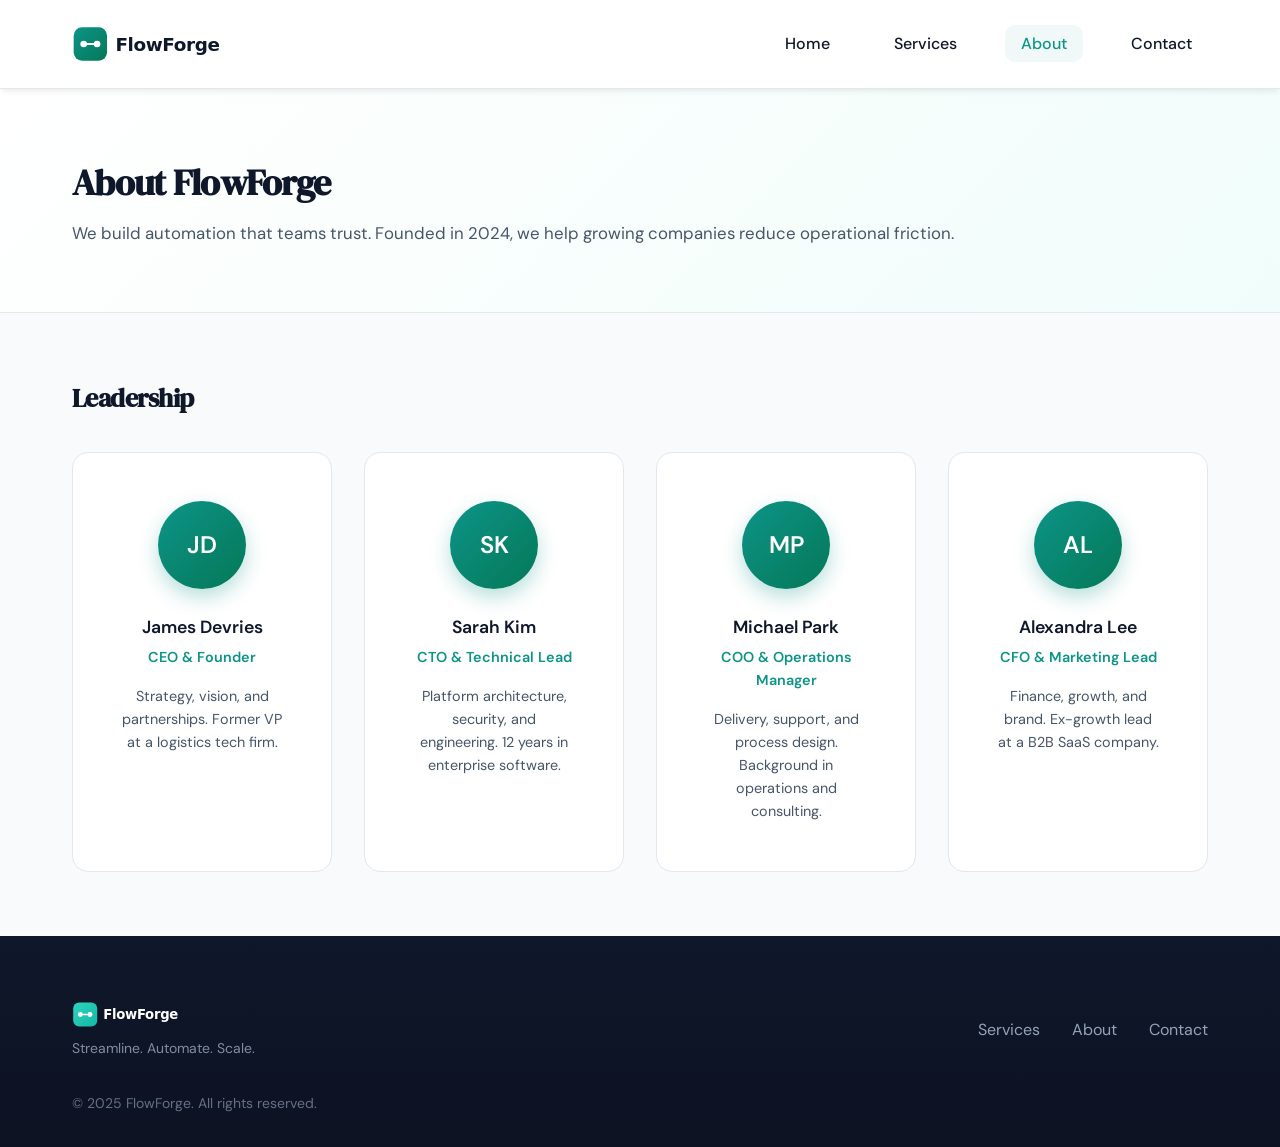
==== website/about.html @ 01923843 "Add FlowForge website and business plan" ====
<!DOCTYPE html>
<html lang="en">
<head>
  <meta charset="UTF-8">
  <meta name="viewport" content="width=device-width, initial-scale=1.0">
  <meta name="description" content="Meet the FlowForge team - leadership and experts in workflow automation.">
  <title>About Us | FlowForge</title>
  <link rel="icon" type="image/svg+xml" href="assets/logo.svg">
  <link rel="stylesheet" href="css/styles.css">
  <link rel="preconnect" href="https://fonts.googleapis.com">
  <link rel="preconnect" href="https://fonts.gstatic.com" crossorigin>
  <link href="https://fonts.googleapis.com/css2?family=DM+Sans:ital,opsz,wght@0,9..40,400;0,9..40,500;0,9..40,600;0,9..40,700&family=DM+Serif+Display&display=swap" rel="stylesheet">
</head>
<body>
  <a href="#main-content" class="skip-link">Skip to main content</a>
  <header class="site-header" role="banner">
    <nav class="nav" aria-label="Main navigation">
      <a href="index.html" class="logo">
        <img src="assets/logo.svg" alt="FlowForge" width="140" height="36">
      </a>
      <button class="nav-toggle" aria-expanded="false" aria-controls="nav-menu" aria-label="Toggle menu">
        <span></span>
        <span></span>
        <span></span>
      </button>
      <ul class="nav-menu" id="nav-menu" role="menubar">
        <li role="none"><a href="index.html" role="menuitem">Home</a></li>
        <li role="none"><a href="services.html" role="menuitem">Services</a></li>
        <li role="none"><a href="about.html" role="menuitem" aria-current="page">About</a></li>
        <li role="none"><a href="contact.html" role="menuitem">Contact</a></li>
      </ul>
    </nav>
  </header>

  <main id="main-content" tabindex="-1">
    <header class="page-header">
      <div class="container">
        <h1>About FlowForge</h1>
        <p>We build automation that teams trust. Founded in 2024, we help growing companies reduce operational friction.</p>
      </div>
    </header>

    <section class="page-content">
      <div class="container">
        <h2 class="section-title">Leadership</h2>
        <div class="team-grid">
          <article class="team-card">
            <div class="avatar" aria-hidden="true">JD</div>
            <h3>James Devries</h3>
            <p class="role">CEO & Founder</p>
            <p>Strategy, vision, and partnerships. Former VP at a logistics tech firm.</p>
          </article>
          <article class="team-card">
            <div class="avatar" aria-hidden="true">SK</div>
            <h3>Sarah Kim</h3>
            <p class="role">CTO & Technical Lead</p>
            <p>Platform architecture, security, and engineering. 12 years in enterprise software.</p>
          </article>
          <article class="team-card">
            <div class="avatar" aria-hidden="true">MP</div>
            <h3>Michael Park</h3>
            <p class="role">COO & Operations Manager</p>
            <p>Delivery, support, and process design. Background in operations and consulting.</p>
          </article>
          <article class="team-card">
            <div class="avatar" aria-hidden="true">AL</div>
            <h3>Alexandra Lee</h3>
            <p class="role">CFO & Marketing Lead</p>
            <p>Finance, growth, and brand. Ex-growth lead at a B2B SaaS company.</p>
          </article>
        </div>
      </div>
    </section>
  </main>

  <footer class="site-footer" role="contentinfo">
    <div class="container">
      <div class="footer-grid">
        <div class="footer-brand">
          <img src="assets/logo-white.svg" alt="FlowForge" width="120" height="30">
          <p class="slogan">Streamline. Automate. Scale.</p>
        </div>
        <div class="footer-links">
          <a href="services.html">Services</a>
          <a href="about.html">About</a>
          <a href="contact.html">Contact</a>
        </div>
      </div>
      <p class="footer-copy">&copy; 2025 FlowForge. All rights reserved.</p>
    </div>
  </footer>

  <script src="js/main.js"></script>
</body>
</html>
---- website/css/styles.css ----
:root {
  --color-bg: #f8fafc;
  --color-surface: #ffffff;
  --color-text: #0f172a;
  --color-text-muted: #475569;
  --color-accent: #0d9488;
  --color-accent-light: #14b8a6;
  --color-accent-dark: #047857;
  --color-border: #e2e8f0;
  --font-sans: 'DM Sans', system-ui, -apple-system, sans-serif;
  --font-serif: 'DM Serif Display', Georgia, serif;
  --space-xs: 0.25rem;
  --space-sm: 0.5rem;
  --space-md: 1rem;
  --space-lg: 1.5rem;
  --space-xl: 2rem;
  --space-2xl: 3rem;
  --space-3xl: 4rem;
  --space-4xl: 5rem;
  --radius: 10px;
  --radius-lg: 16px;
  --radius-xl: 24px;
  --shadow: 0 4px 6px -1px rgba(0, 0, 0, 0.06), 0 2px 4px -2px rgba(0, 0, 0, 0.04);
  --shadow-lg: 0 20px 25px -5px rgba(0, 0, 0, 0.08), 0 8px 10px -6px rgba(0, 0, 0, 0.04);
  --shadow-xl: 0 25px 50px -12px rgba(0, 0, 0, 0.12);
  --transition: 0.25s ease;
}

*,
*::before,
*::after {
  box-sizing: border-box;
  margin: 0;
  padding: 0;
}

html {
  font-size: 16px;
  scroll-behavior: smooth;
}

body {
  font-family: var(--font-sans);
  color: var(--color-text);
  background-color: var(--color-bg);
  line-height: 1.65;
  min-height: 100vh;
  display: flex;
  flex-direction: column;
}

img {
  max-width: 100%;
  height: auto;
  display: block;
}

a {
  color: var(--color-accent);
  text-decoration: none;
  transition: color var(--transition);
}

a:hover {
  color: var(--color-accent-dark);
}

a:focus-visible,
button:focus-visible {
  outline: 2px solid var(--color-accent);
  outline-offset: 2px;
}

.skip-link {
  position: absolute;
  top: -100px;
  left: var(--space-md);
  padding: var(--space-md) var(--space-lg);
  background: var(--color-accent);
  color: white;
  font-weight: 600;
  z-index: 1000;
  border-radius: var(--radius);
  transition: top var(--transition);
}

.skip-link:focus {
  top: var(--space-md);
  outline: 2px solid white;
  outline-offset: 2px;
}

.site-header {
  background: var(--color-surface);
  border-bottom: 1px solid var(--color-border);
  position: sticky;
  top: 0;
  z-index: 100;
  box-shadow: var(--shadow);
}

.nav {
  max-width: 1200px;
  margin: 0 auto;
  padding: var(--space-lg) var(--space-xl);
  display: flex;
  align-items: center;
  justify-content: space-between;
  gap: var(--space-lg);
}

.logo img {
  height: 40px;
  width: auto;
}

.nav-menu {
  list-style: none;
  display: flex;
  gap: var(--space-xl);
}

.nav-menu a {
  color: var(--color-text);
  font-weight: 500;
  padding: var(--space-sm) var(--space-md);
  border-radius: var(--radius);
  transition: background var(--transition), color var(--transition);
}

.nav-menu a:hover,
.nav-menu a[aria-current="page"] {
  color: var(--color-accent);
  background: rgba(13, 148, 136, 0.06);
}

.nav-toggle {
  display: none;
  flex-direction: column;
  gap: 5px;
  background: none;
  border: none;
  cursor: pointer;
  padding: var(--space-sm);
  margin: calc(-1 * var(--space-sm));
}

.nav-toggle span {
  display: block;
  width: 24px;
  height: 2px;
  background: var(--color-text);
  transition: var(--transition);
}

.nav-toggle[aria-expanded="true"] span:nth-child(1) {
  transform: rotate(45deg) translate(5px, 5px);
}

.nav-toggle[aria-expanded="true"] span:nth-child(2) {
  opacity: 0;
}

.nav-toggle[aria-expanded="true"] span:nth-child(3) {
  transform: rotate(-45deg) translate(5px, -5px);
}

.container {
  max-width: 1200px;
  margin: 0 auto;
  padding: 0 var(--space-xl);
}

main {
  flex: 1;
}

.hero {
  padding: var(--space-4xl) var(--space-xl);
  display: grid;
  grid-template-columns: 1fr;
  gap: var(--space-3xl);
  align-items: center;
  max-width: 1200px;
  margin: 0 auto;
  position: relative;
  overflow: hidden;
}

.hero::before {
  content: '';
  position: absolute;
  top: -50%;
  right: -20%;
  width: 70%;
  height: 150%;
  background: radial-gradient(ellipse, rgba(13, 148, 136, 0.08) 0%, transparent 70%);
  pointer-events: none;
}

.hero::after {
  content: '';
  position: absolute;
  bottom: -30%;
  left: -10%;
  width: 50%;
  height: 80%;
  background: radial-gradient(ellipse, rgba(20, 184, 166, 0.06) 0%, transparent 70%);
  pointer-events: none;
}

.hero-content {
  position: relative;
  z-index: 1;
}

.hero-content h1 {
  font-family: var(--font-serif);
  font-size: clamp(2.25rem, 5vw, 3.25rem);
  line-height: 1.15;
  color: var(--color-text);
  margin-bottom: var(--space-lg);
  letter-spacing: -0.02em;
}

.hero-subtitle {
  font-size: 1.2rem;
  color: var(--color-text-muted);
  margin-bottom: var(--space-xl);
  max-width: 520px;
  line-height: 1.7;
}

.hero-actions {
  display: flex;
  flex-wrap: wrap;
  gap: var(--space-md);
}

.btn {
  display: inline-flex;
  align-items: center;
  justify-content: center;
  padding: var(--space-md) var(--space-xl);
  font-size: 1rem;
  font-weight: 600;
  border-radius: var(--radius);
  transition: background var(--transition), color var(--transition), transform var(--transition), box-shadow var(--transition);
  border: none;
  cursor: pointer;
  font-family: inherit;
}

.btn:hover {
  transform: translateY(-1px);
}

.btn:focus-visible {
  outline: 2px solid var(--color-accent);
  outline-offset: 2px;
}

.btn-primary {
  background: linear-gradient(135deg, var(--color-accent) 0%, var(--color-accent-dark) 100%);
  color: white;
  box-shadow: 0 4px 14px rgba(13, 148, 136, 0.35);
}

.btn-primary:hover {
  box-shadow: 0 6px 20px rgba(13, 148, 136, 0.4);
}

.btn-secondary {
  background: var(--color-surface);
  color: var(--color-accent);
  border: 2px solid var(--color-accent);
}

.btn-secondary:hover {
  background: rgba(13, 148, 136, 0.06);
}

.hero-visual {
  display: flex;
  justify-content: center;
  position: relative;
  z-index: 1;
}

.hero-card {
  width: 100%;
  max-width: 520px;
  aspect-ratio: 16/10;
  background: var(--color-surface);
  border-radius: var(--radius-xl);
  box-shadow: var(--shadow-xl);
  border: 1px solid var(--color-border);
  overflow: hidden;
  position: relative;
}

.flow-preview {
  width: 100%;
  height: 100%;
  background: linear-gradient(160deg, #f0fdfa 0%, #ecfdf5 40%, #f8fafc 100%);
  display: flex;
  align-items: center;
  justify-content: center;
}

.flow-preview::before {
  content: '';
  position: absolute;
  inset: 28px;
  border: 2px dashed rgba(13, 148, 136, 0.25);
  border-radius: var(--radius-lg);
}

.flow-nodes {
  display: flex;
  align-items: center;
  justify-content: center;
  gap: 12px;
  position: relative;
  z-index: 1;
}

.flow-nodes .node {
  width: 12px;
  height: 12px;
  border-radius: 50%;
  background: rgba(13, 148, 136, 0.25);
  transition: transform var(--transition);
}

.flow-nodes .node-accent {
  width: 16px;
  height: 16px;
  background: linear-gradient(135deg, var(--color-accent) 0%, var(--color-accent-light) 100%);
}

.hero-card:hover .flow-nodes .node {
  transform: scale(1.1);
}

.intro {
  padding: var(--space-4xl) 0;
  background: linear-gradient(180deg, var(--color-surface) 0%, #f0fdfa 100%);
  border-top: 1px solid var(--color-border);
}

.intro h2 {
  font-family: var(--font-serif);
  font-size: 1.875rem;
  margin-bottom: var(--space-md);
  color: var(--color-text);
  letter-spacing: -0.02em;
}

.intro-text {
  color: var(--color-text-muted);
  max-width: 640px;
  margin-bottom: var(--space-2xl);
  font-size: 1.05rem;
}

.intro-stats {
  display: flex;
  flex-wrap: wrap;
  gap: var(--space-3xl);
}

.stat {
  display: flex;
  flex-direction: column;
  gap: var(--space-xs);
  padding: var(--space-lg);
  background: var(--color-surface);
  border-radius: var(--radius-lg);
  box-shadow: var(--shadow);
  border: 1px solid var(--color-border);
  min-width: 140px;
}

.stat-value {
  font-size: 2.25rem;
  font-weight: 700;
  color: var(--color-accent-dark);
}

.stat-label {
  font-size: 0.9rem;
  color: var(--color-text-muted);
  font-weight: 500;
}

.cta-section {
  padding: var(--space-4xl) 0;
  text-align: center;
  background: linear-gradient(180deg, transparent 0%, rgba(13, 148, 136, 0.04) 100%);
}

.cta-section h2 {
  font-family: var(--font-serif);
  font-size: 1.875rem;
  margin-bottom: var(--space-md);
  color: var(--color-text);
  letter-spacing: -0.02em;
}

.cta-section p {
  color: var(--color-text-muted);
  margin-bottom: var(--space-xl);
  font-size: 1.05rem;
}

.site-footer {
  background: linear-gradient(180deg, #0f172a 0%, #0c1222 100%);
  color: #94a3b8;
  padding: var(--space-3xl) 0 var(--space-xl);
}

.footer-grid {
  display: flex;
  flex-wrap: wrap;
  justify-content: space-between;
  align-items: center;
  gap: var(--space-xl);
  margin-bottom: var(--space-xl);
}

.footer-brand img {
  margin-bottom: var(--space-sm);
}

.slogan {
  font-size: 0.875rem;
  opacity: 0.85;
}

.footer-links {
  display: flex;
  gap: var(--space-xl);
}

.footer-links a {
  color: inherit;
}

.footer-links a:hover {
  color: white;
}

.footer-copy {
  font-size: 0.875rem;
  opacity: 0.65;
}

.page-header {
  padding: var(--space-3xl) 0;
  background: linear-gradient(135deg, var(--color-surface) 0%, #f0fdfa 100%);
  border-bottom: 1px solid var(--color-border);
}

.page-header h1 {
  font-family: var(--font-serif);
  font-size: 2.25rem;
  margin-bottom: var(--space-sm);
  color: var(--color-text);
  letter-spacing: -0.02em;
}

.page-header p {
  color: var(--color-text-muted);
  font-size: 1.05rem;
}

.page-content {
  padding: var(--space-3xl) 0;
}

.section-title {
  font-family: var(--font-serif);
  font-size: 1.625rem;
  margin-bottom: var(--space-xl);
  color: var(--color-text);
  letter-spacing: -0.02em;
}

.service-grid {
  display: grid;
  grid-template-columns: repeat(auto-fit, minmax(280px, 1fr));
  gap: var(--space-xl);
}

.service-card {
  background: var(--color-surface);
  border-radius: var(--radius-lg);
  padding: var(--space-2xl);
  border: 1px solid var(--color-border);
  transition: transform var(--transition), box-shadow var(--transition), border-color var(--transition);
  position: relative;
  overflow: hidden;
}

.service-card::before {
  content: '';
  position: absolute;
  top: 0;
  left: 0;
  width: 100%;
  height: 4px;
  background: linear-gradient(90deg, var(--color-accent) 0%, var(--color-accent-light) 100%);
  transform: scaleX(0);
  transform-origin: left;
  transition: transform var(--transition);
}

.service-card:hover {
  transform: translateY(-4px);
  box-shadow: var(--shadow-xl);
  border-color: rgba(13, 148, 136, 0.2);
}

.service-card:hover::before {
  transform: scaleX(1);
}

.service-icon {
  width: 48px;
  height: 48px;
  border-radius: var(--radius);
  background: linear-gradient(135deg, rgba(13, 148, 136, 0.1) 0%, rgba(20, 184, 166, 0.15) 100%);
  display: flex;
  align-items: center;
  justify-content: center;
  margin-bottom: var(--space-lg);
}

.service-icon svg {
  width: 24px;
  height: 24px;
  color: var(--color-accent);
  stroke: var(--color-accent);
}

.service-card h3 {
  font-size: 1.2rem;
  margin-bottom: var(--space-sm);
  color: var(--color-text);
  font-weight: 600;
}

.service-card p {
  color: var(--color-text-muted);
  font-size: 0.9375rem;
  line-height: 1.7;
}

.team-grid {
  display: grid;
  grid-template-columns: repeat(auto-fit, minmax(260px, 1fr));
  gap: var(--space-xl);
}

.team-card {
  background: var(--color-surface);
  border-radius: var(--radius-lg);
  padding: var(--space-2xl);
  border: 1px solid var(--color-border);
  text-align: center;
  transition: transform var(--transition), box-shadow var(--transition);
}

.team-card:hover {
  transform: translateY(-4px);
  box-shadow: var(--shadow-lg);
}

.team-card .avatar {
  width: 88px;
  height: 88px;
  border-radius: 50%;
  background: linear-gradient(135deg, var(--color-accent) 0%, var(--color-accent-dark) 100%);
  margin: 0 auto var(--space-lg);
  display: flex;
  align-items: center;
  justify-content: center;
  color: white;
  font-size: 1.5rem;
  font-weight: 600;
  box-shadow: 0 8px 20px rgba(13, 148, 136, 0.3);
}

.team-card h3 {
  font-size: 1.1rem;
  margin-bottom: var(--space-xs);
  font-weight: 600;
}

.team-card .role {
  font-size: 0.9rem;
  color: var(--color-accent);
  font-weight: 600;
  margin-bottom: var(--space-md);
}

.team-card p {
  font-size: 0.9rem;
  color: var(--color-text-muted);
  line-height: 1.6;
}

.contact-form {
  max-width: 560px;
  background: var(--color-surface);
  padding: var(--space-2xl);
  border-radius: var(--radius-xl);
  border: 1px solid var(--color-border);
  box-shadow: var(--shadow-lg);
}

.form-group {
  margin-bottom: var(--space-lg);
}

.form-group label {
  display: block;
  font-weight: 500;
  margin-bottom: var(--space-sm);
  font-size: 0.9375rem;
}

.form-group input,
.form-group textarea {
  width: 100%;
  padding: var(--space-md) var(--space-lg);
  border: 1px solid var(--color-border);
  border-radius: var(--radius);
  font-family: inherit;
  font-size: 1rem;
  transition: border-color var(--transition), box-shadow var(--transition);
}

.form-group input:focus,
.form-group textarea:focus {
  outline: none;
  border-color: var(--color-accent);
  box-shadow: 0 0 0 3px rgba(13, 148, 136, 0.15);
}

.form-group textarea {
  min-height: 140px;
  resize: vertical;
}

.contact-info {
  margin-top: var(--space-2xl);
  padding: var(--space-xl);
  background: rgba(13, 148, 136, 0.04);
  border-radius: var(--radius-lg);
  border: 1px solid rgba(13, 148, 136, 0.15);
}

.contact-info h3 {
  font-size: 1rem;
  margin-bottom: var(--space-md);
  font-weight: 600;
}

.contact-info p {
  font-size: 0.9375rem;
  color: var(--color-text-muted);
}

@media (min-width: 768px) {
  .hero {
    grid-template-columns: 1fr 1fr;
    padding: var(--space-4xl) var(--space-xl);
  }
}

@media (max-width: 767px) {
  .nav-toggle {
    display: flex;
  }

  .nav-menu {
    position: absolute;
    top: 100%;
    left: 0;
    right: 0;
    flex-direction: column;
    background: var(--color-surface);
    border-bottom: 1px solid var(--color-border);
    padding: var(--space-lg);
    gap: 0;
  }

  .nav-menu {
    display: none;
  }

  .nav-menu.is-open {
    display: flex;
  }

  .nav-menu li {
    border-bottom: 1px solid var(--color-border);
  }

  .nav-menu li:last-child {
    border-bottom: none;
  }

  .nav-menu a {
    display: block;
    padding: var(--space-md);
  }
}
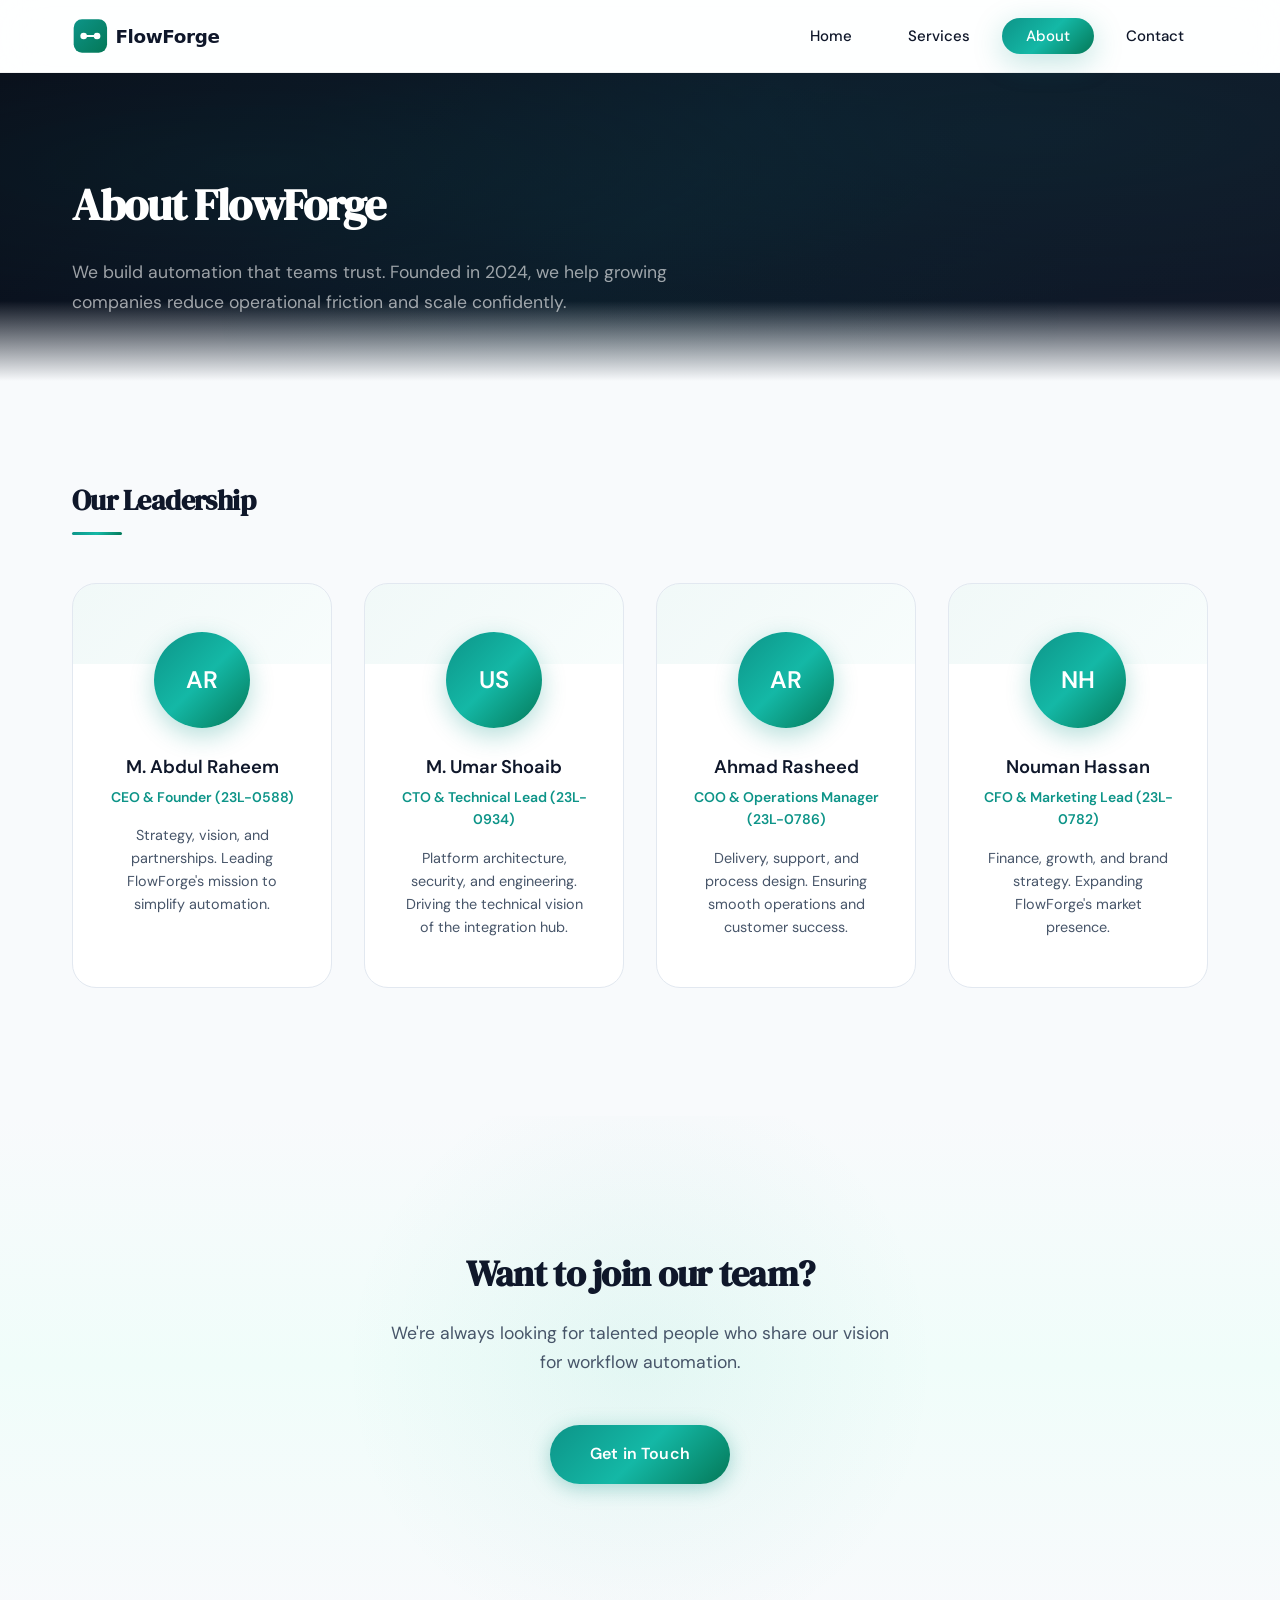
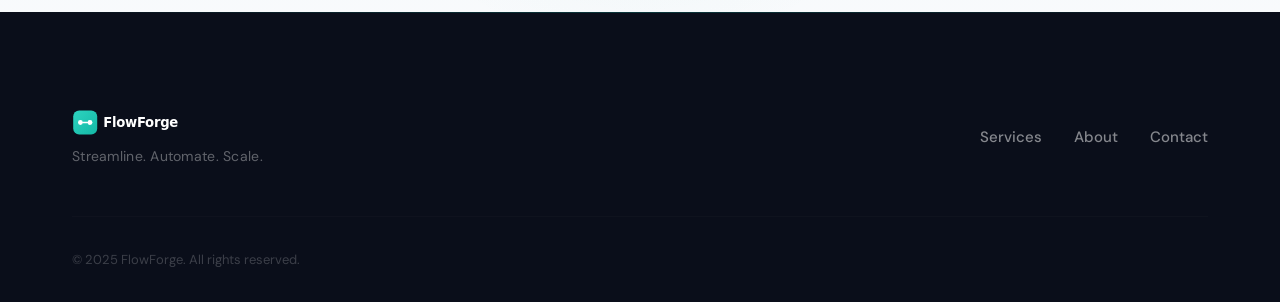
==== commit 9bc10e4b: "Upgrade website UI, add real team members" ====
--- a/website/about.html
+++ b/website/about.html
@@ -1,5 +1,6 @@
 <!DOCTYPE html>
 <html lang="en">
+
 <head>
   <meta charset="UTF-8">
   <meta name="viewport" content="width=device-width, initial-scale=1.0">
@@ -9,8 +10,11 @@
   <link rel="stylesheet" href="css/styles.css">
   <link rel="preconnect" href="https://fonts.googleapis.com">
   <link rel="preconnect" href="https://fonts.gstatic.com" crossorigin>
-  <link href="https://fonts.googleapis.com/css2?family=DM+Sans:ital,opsz,wght@0,9..40,400;0,9..40,500;0,9..40,600;0,9..40,700&family=DM+Serif+Display&display=swap" rel="stylesheet">
+  <link
+    href="https://fonts.googleapis.com/css2?family=DM+Sans:ital,opsz,wght@0,9..40,400;0,9..40,500;0,9..40,600;0,9..40,700&family=DM+Serif+Display&display=swap"
+    rel="stylesheet">
 </head>
+
 <body>
   <a href="#main-content" class="skip-link">Skip to main content</a>
   <header class="site-header" role="banner">
@@ -36,39 +40,50 @@
     <header class="page-header">
       <div class="container">
         <h1>About FlowForge</h1>
-        <p>We build automation that teams trust. Founded in 2024, we help growing companies reduce operational friction.</p>
+        <p>We build automation that teams trust. Founded in 2024, we help growing companies reduce operational friction
+          and scale confidently.</p>
       </div>
     </header>
 
     <section class="page-content">
       <div class="container">
-        <h2 class="section-title">Leadership</h2>
-        <div class="team-grid">
-          <article class="team-card">
-            <div class="avatar" aria-hidden="true">JD</div>
-            <h3>James Devries</h3>
-            <p class="role">CEO & Founder</p>
-            <p>Strategy, vision, and partnerships. Former VP at a logistics tech firm.</p>
+        <h2 class="section-title animate-on-scroll">Our Leadership</h2>
+        <div class="team-grid stagger-children">
+          <article class="team-card animate-on-scroll">
+            <div class="avatar" aria-hidden="true">AR</div>
+            <h3>M. Abdul Raheem</h3>
+            <p class="role">CEO & Founder (23L-0588)</p>
+            <p>Strategy, vision, and partnerships. Leading FlowForge's mission to simplify automation.</p>
           </article>
-          <article class="team-card">
-            <div class="avatar" aria-hidden="true">SK</div>
-            <h3>Sarah Kim</h3>
-            <p class="role">CTO & Technical Lead</p>
-            <p>Platform architecture, security, and engineering. 12 years in enterprise software.</p>
+          <article class="team-card animate-on-scroll">
+            <div class="avatar" aria-hidden="true">US</div>
+            <h3>M. Umar Shoaib</h3>
+            <p class="role">CTO & Technical Lead (23L-0934)</p>
+            <p>Platform architecture, security, and engineering. Driving the technical vision of the integration hub.
+            </p>
           </article>
-          <article class="team-card">
-            <div class="avatar" aria-hidden="true">MP</div>
-            <h3>Michael Park</h3>
-            <p class="role">COO & Operations Manager</p>
-            <p>Delivery, support, and process design. Background in operations and consulting.</p>
+          <article class="team-card animate-on-scroll">
+            <div class="avatar" aria-hidden="true">AR</div>
+            <h3>Ahmad Rasheed</h3>
+            <p class="role">COO & Operations Manager (23L-0786)</p>
+            <p>Delivery, support, and process design. Ensuring smooth operations and customer success.</p>
           </article>
-          <article class="team-card">
-            <div class="avatar" aria-hidden="true">AL</div>
-            <h3>Alexandra Lee</h3>
-            <p class="role">CFO & Marketing Lead</p>
-            <p>Finance, growth, and brand. Ex-growth lead at a B2B SaaS company.</p>
+          <article class="team-card animate-on-scroll">
+            <div class="avatar" aria-hidden="true">NH</div>
+            <h3>Nouman Hassan</h3>
+            <p class="role">CFO & Marketing Lead (23L-0782)</p>
+            <p>Finance, growth, and brand strategy. Expanding FlowForge's market presence.</p>
           </article>
         </div>
+      </div>
+    </section>
+
+    <section class="cta-section" aria-labelledby="cta-heading">
+      <div class="container">
+        <h2 id="cta-heading" class="animate-on-scroll">Want to join our team?</h2>
+        <p class="animate-on-scroll">We're always looking for talented people who share our vision for workflow
+          automation.</p>
+        <a href="contact.html" class="btn btn-primary animate-on-scroll">Get in Touch</a>
       </div>
     </section>
   </main>
@@ -92,4 +107,5 @@
 
   <script src="js/main.js"></script>
 </body>
-</html>
+
+</html>
--- a/website/css/styles.css
+++ b/website/css/styles.css
@@ -1,14 +1,79 @@
+/* ===== FlowForge — Premium Design System ===== */
+
+@keyframes gradientShift {
+  0%   { background-position: 0% 50%; }
+  50%  { background-position: 100% 50%; }
+  100% { background-position: 0% 50%; }
+}
+
+@keyframes float {
+  0%, 100% { transform: translateY(0); }
+  50%      { transform: translateY(-12px); }
+}
+
+@keyframes fadeInUp {
+  from { opacity: 0; transform: translateY(30px); }
+  to   { opacity: 1; transform: translateY(0); }
+}
+
+@keyframes pulse {
+  0%, 100% { opacity: 0.4; }
+  50%      { opacity: 1; }
+}
+
+@keyframes slideInLeft {
+  from { opacity: 0; transform: translateX(-40px); }
+  to   { opacity: 1; transform: translateX(0); }
+}
+
+@keyframes slideInRight {
+  from { opacity: 0; transform: translateX(40px); }
+  to   { opacity: 1; transform: translateX(0); }
+}
+
+@keyframes scaleIn {
+  from { opacity: 0; transform: scale(0.9); }
+  to   { opacity: 1; transform: scale(1); }
+}
+
+@keyframes shimmer {
+  0%   { background-position: -200% center; }
+  100% { background-position: 200% center; }
+}
+
 :root {
+  /* Dark palette */
+  --color-dark-bg: #0a0e1a;
+  --color-dark-surface: #111827;
+  --color-dark-card: rgba(17, 24, 39, 0.7);
+  --color-dark-border: rgba(255, 255, 255, 0.06);
+
+  /* Light palette */
   --color-bg: #f8fafc;
   --color-surface: #ffffff;
   --color-text: #0f172a;
   --color-text-muted: #475569;
+  --color-border: #e2e8f0;
+
+  /* Accent */
   --color-accent: #0d9488;
   --color-accent-light: #14b8a6;
   --color-accent-dark: #047857;
-  --color-border: #e2e8f0;
+  --color-accent-glow: rgba(13, 148, 136, 0.35);
+
+  /* Gradients */
+  --gradient-hero: linear-gradient(135deg, #0a0e1a 0%, #0d1b2a 30%, #0a0e1a 60%, #111827 100%);
+  --gradient-accent: linear-gradient(135deg, #0d9488 0%, #14b8a6 50%, #047857 100%);
+  --gradient-glass: linear-gradient(135deg, rgba(255,255,255,0.05) 0%, rgba(255,255,255,0.02) 100%);
+  --gradient-mesh: radial-gradient(at 20% 30%, rgba(13, 148, 136, 0.15) 0%, transparent 50%),
+                   radial-gradient(at 80% 20%, rgba(20, 184, 166, 0.1) 0%, transparent 50%),
+                   radial-gradient(at 50% 80%, rgba(4, 120, 87, 0.08) 0%, transparent 50%);
+
+  /* Typography */
   --font-sans: 'DM Sans', system-ui, -apple-system, sans-serif;
   --font-serif: 'DM Serif Display', Georgia, serif;
+
+  /* Spacing */
   --space-xs: 0.25rem;
   --space-sm: 0.5rem;
   --space-md: 1rem;
@@ -16,19 +81,31 @@
   --space-xl: 2rem;
   --space-2xl: 3rem;
   --space-3xl: 4rem;
-  --space-4xl: 5rem;
+  --space-4xl: 6rem;
+  --space-5xl: 8rem;
+
+  /* Radius */
   --radius: 10px;
   --radius-lg: 16px;
   --radius-xl: 24px;
+  --radius-2xl: 32px;
+
+  /* Shadows */
   --shadow: 0 4px 6px -1px rgba(0, 0, 0, 0.06), 0 2px 4px -2px rgba(0, 0, 0, 0.04);
+  --shadow-md: 0 10px 30px -5px rgba(0, 0, 0, 0.08);
   --shadow-lg: 0 20px 25px -5px rgba(0, 0, 0, 0.08), 0 8px 10px -6px rgba(0, 0, 0, 0.04);
-  --shadow-xl: 0 25px 50px -12px rgba(0, 0, 0, 0.12);
-  --transition: 0.25s ease;
-}
-
-*,
-*::before,
-*::after {
+  --shadow-xl: 0 25px 50px -12px rgba(0, 0, 0, 0.15);
+  --shadow-glow: 0 0 40px rgba(13, 148, 136, 0.15);
+  --shadow-accent: 0 8px 30px rgba(13, 148, 136, 0.25);
+
+  /* Transitions */
+  --transition: 0.3s cubic-bezier(0.4, 0, 0.2, 1);
+  --transition-slow: 0.5s cubic-bezier(0.4, 0, 0.2, 1);
+  --transition-bounce: 0.4s cubic-bezier(0.34, 1.56, 0.64, 1);
+}
+
+/* ===== Reset ===== */
+*, *::before, *::after {
   box-sizing: border-box;
   margin: 0;
   padding: 0;
@@ -47,6 +124,7 @@
   min-height: 100vh;
   display: flex;
   flex-direction: column;
+  overflow-x: hidden;
 }
 
 img {
@@ -62,7 +140,7 @@
 }
 
 a:hover {
-  color: var(--color-accent-dark);
+  color: var(--color-accent-light);
 }
 
 a:focus-visible,
@@ -71,6 +149,7 @@
   outline-offset: 2px;
 }
 
+/* ===== Skip Link ===== */
 .skip-link {
   position: absolute;
   top: -100px;
@@ -90,19 +169,49 @@
   outline-offset: 2px;
 }
 
+/* ===== Header ===== */
 .site-header {
-  background: var(--color-surface);
-  border-bottom: 1px solid var(--color-border);
+  background: rgba(255, 255, 255, 0.85);
+  backdrop-filter: blur(20px) saturate(180%);
+  -webkit-backdrop-filter: blur(20px) saturate(180%);
+  border-bottom: 1px solid rgba(0, 0, 0, 0.05);
   position: sticky;
   top: 0;
   z-index: 100;
-  box-shadow: var(--shadow);
+  transition: background var(--transition), box-shadow var(--transition);
+}
+
+.site-header.scrolled {
+  background: rgba(255, 255, 255, 0.95);
+  box-shadow: 0 4px 30px rgba(0, 0, 0, 0.06);
+}
+
+/* Dark header for hero pages */
+.dark-header {
+  background: rgba(10, 14, 26, 0.6);
+  backdrop-filter: blur(20px) saturate(180%);
+  -webkit-backdrop-filter: blur(20px) saturate(180%);
+  border-bottom: 1px solid rgba(255, 255, 255, 0.05);
+}
+
+.dark-header .nav-menu a {
+  color: rgba(255, 255, 255, 0.8);
+}
+
+.dark-header .nav-menu a:hover,
+.dark-header .nav-menu a[aria-current="page"] {
+  color: var(--color-accent-light);
+  background: rgba(13, 148, 136, 0.12);
+}
+
+.dark-header .nav-toggle span {
+  background: rgba(255, 255, 255, 0.8);
 }
 
 .nav {
   max-width: 1200px;
   margin: 0 auto;
-  padding: var(--space-lg) var(--space-xl);
+  padding: var(--space-md) var(--space-xl);
   display: flex;
   align-items: center;
   justify-content: space-between;
@@ -112,26 +221,39 @@
 .logo img {
   height: 40px;
   width: auto;
+  transition: transform var(--transition);
+}
+
+.logo:hover img {
+  transform: scale(1.03);
 }
 
 .nav-menu {
   list-style: none;
   display: flex;
-  gap: var(--space-xl);
+  gap: var(--space-sm);
 }
 
 .nav-menu a {
   color: var(--color-text);
   font-weight: 500;
-  padding: var(--space-sm) var(--space-md);
-  border-radius: var(--radius);
-  transition: background var(--transition), color var(--transition);
-}
-
-.nav-menu a:hover,
-.nav-menu a[aria-current="page"] {
+  font-size: 0.9375rem;
+  padding: var(--space-sm) var(--space-lg);
+  border-radius: 100px;
+  transition: background var(--transition), color var(--transition), transform var(--transition);
+  position: relative;
+}
+
+.nav-menu a:hover {
   color: var(--color-accent);
   background: rgba(13, 148, 136, 0.06);
+  transform: translateY(-1px);
+}
+
+.nav-menu a[aria-current="page"] {
+  color: white;
+  background: var(--gradient-accent);
+  box-shadow: var(--shadow-accent);
 }
 
 .nav-toggle {
@@ -151,6 +273,7 @@
   height: 2px;
   background: var(--color-text);
   transition: var(--transition);
+  border-radius: 2px;
 }
 
 .nav-toggle[aria-expanded="true"] span:nth-child(1) {
@@ -165,6 +288,7 @@
   transform: rotate(-45deg) translate(5px, -5px);
 }
 
+/* ===== Layout ===== */
 .container {
   max-width: 1200px;
   margin: 0 auto;
@@ -175,60 +299,100 @@
   flex: 1;
 }
 
+/* ===== Hero Section (Dark) ===== */
 .hero {
-  padding: var(--space-4xl) var(--space-xl);
+  background: var(--gradient-hero);
+  position: relative;
+  overflow: hidden;
+  min-height: 90vh;
+  display: flex;
+  align-items: center;
+}
+
+.hero::before {
+  content: '';
+  position: absolute;
+  inset: 0;
+  background: var(--gradient-mesh);
+  animation: gradientShift 15s ease infinite;
+  background-size: 200% 200%;
+}
+
+.hero::after {
+  content: '';
+  position: absolute;
+  bottom: 0;
+  left: 0;
+  right: 0;
+  height: 200px;
+  background: linear-gradient(to top, var(--color-bg) 0%, transparent 100%);
+  z-index: 2;
+}
+
+.hero-inner {
+  max-width: 1200px;
+  margin: 0 auto;
+  padding: var(--space-5xl) var(--space-xl);
   display: grid;
-  grid-template-columns: 1fr;
+  grid-template-columns: 1fr 1fr;
   gap: var(--space-3xl);
   align-items: center;
-  max-width: 1200px;
-  margin: 0 auto;
-  position: relative;
-  overflow: hidden;
-}
-
-.hero::before {
-  content: '';
-  position: absolute;
-  top: -50%;
-  right: -20%;
-  width: 70%;
-  height: 150%;
-  background: radial-gradient(ellipse, rgba(13, 148, 136, 0.08) 0%, transparent 70%);
-  pointer-events: none;
-}
-
-.hero::after {
-  content: '';
-  position: absolute;
-  bottom: -30%;
-  left: -10%;
-  width: 50%;
-  height: 80%;
-  background: radial-gradient(ellipse, rgba(20, 184, 166, 0.06) 0%, transparent 70%);
-  pointer-events: none;
+  position: relative;
+  z-index: 3;
+  width: 100%;
 }
 
 .hero-content {
   position: relative;
   z-index: 1;
+  animation: slideInLeft 0.8s ease-out;
+}
+
+.hero-badge {
+  display: inline-flex;
+  align-items: center;
+  gap: var(--space-sm);
+  padding: var(--space-sm) var(--space-lg);
+  background: rgba(13, 148, 136, 0.12);
+  border: 1px solid rgba(13, 148, 136, 0.2);
+  border-radius: 100px;
+  font-size: 0.8125rem;
+  font-weight: 600;
+  color: var(--color-accent-light);
+  margin-bottom: var(--space-xl);
+  backdrop-filter: blur(10px);
+}
+
+.hero-badge .badge-dot {
+  width: 6px;
+  height: 6px;
+  background: var(--color-accent-light);
+  border-radius: 50%;
+  animation: pulse 2s infinite;
 }
 
 .hero-content h1 {
   font-family: var(--font-serif);
-  font-size: clamp(2.25rem, 5vw, 3.25rem);
-  line-height: 1.15;
-  color: var(--color-text);
+  font-size: clamp(2.5rem, 5vw, 3.75rem);
+  line-height: 1.1;
+  color: white;
   margin-bottom: var(--space-lg);
-  letter-spacing: -0.02em;
+  letter-spacing: -0.03em;
+}
+
+.hero-content h1 .accent-text {
+  background: linear-gradient(135deg, var(--color-accent-light) 0%, #34d399 100%);
+  -webkit-background-clip: text;
+  -webkit-text-fill-color: transparent;
+  background-clip: text;
 }
 
 .hero-subtitle {
-  font-size: 1.2rem;
-  color: var(--color-text-muted);
-  margin-bottom: var(--space-xl);
-  max-width: 520px;
-  line-height: 1.7;
+  font-size: 1.15rem;
+  color: rgba(255, 255, 255, 0.6);
+  margin-bottom: var(--space-2xl);
+  max-width: 480px;
+  line-height: 1.75;
 }
 
 .hero-actions {
@@ -237,121 +401,297 @@
   gap: var(--space-md);
 }
 
+.hero-visual {
+  display: flex;
+  justify-content: center;
+  position: relative;
+  z-index: 1;
+  animation: slideInRight 0.8s ease-out 0.2s both;
+}
+
+/* Floating orbs behind hero card */
+.hero-visual::before {
+  content: '';
+  position: absolute;
+  width: 300px;
+  height: 300px;
+  background: radial-gradient(circle, rgba(13, 148, 136, 0.2) 0%, transparent 70%);
+  border-radius: 50%;
+  top: -50px;
+  right: -50px;
+  animation: float 6s ease-in-out infinite;
+}
+
+.hero-visual::after {
+  content: '';
+  position: absolute;
+  width: 200px;
+  height: 200px;
+  background: radial-gradient(circle, rgba(20, 184, 166, 0.15) 0%, transparent 70%);
+  border-radius: 50%;
+  bottom: -30px;
+  left: -30px;
+  animation: float 8s ease-in-out infinite reverse;
+}
+
+.hero-card {
+  width: 100%;
+  max-width: 520px;
+  aspect-ratio: 16/10;
+  background: var(--gradient-glass);
+  border-radius: var(--radius-2xl);
+  box-shadow: 0 30px 60px rgba(0, 0, 0, 0.3), inset 0 1px 0 rgba(255, 255, 255, 0.06);
+  border: 1px solid rgba(255, 255, 255, 0.08);
+  overflow: hidden;
+  position: relative;
+  backdrop-filter: blur(20px);
+  transition: transform var(--transition-slow), box-shadow var(--transition-slow);
+}
+
+.hero-card:hover {
+  transform: translateY(-8px) rotate(0.5deg);
+  box-shadow: 0 40px 80px rgba(0, 0, 0, 0.4), inset 0 1px 0 rgba(255, 255, 255, 0.1), var(--shadow-glow);
+}
+
+.flow-preview {
+  width: 100%;
+  height: 100%;
+  background: linear-gradient(165deg, rgba(13, 148, 136, 0.08) 0%, rgba(10, 14, 26, 0.9) 100%);
+  display: flex;
+  flex-direction: column;
+  position: relative;
+  z-index: 1;
+}
+
+.browser-bar {
+  display: flex;
+  align-items: center;
+  gap: 8px;
+  padding: 14px 20px;
+  background: rgba(255, 255, 255, 0.03);
+  border-bottom: 1px solid rgba(255, 255, 255, 0.06);
+}
+
+.browser-bar .dot {
+  width: 10px;
+  height: 10px;
+  border-radius: 50%;
+}
+
+.browser-bar .dot:nth-child(1) { background: #f87171; }
+.browser-bar .dot:nth-child(2) { background: #fbbf24; }
+.browser-bar .dot:nth-child(3) { background: #34d399; }
+
+.bar-title {
+  margin-left: 12px;
+  font-size: 12px;
+  color: rgba(255, 255, 255, 0.4);
+  font-weight: 500;
+  letter-spacing: 0.02em;
+}
+
+.workflow-mockup {
+  flex: 1;
+  display: flex;
+  align-items: center;
+  justify-content: center;
+  gap: 16px;
+  padding: 28px;
+}
+
+.flow-block {
+  display: flex;
+  flex-direction: column;
+  align-items: center;
+  gap: 8px;
+  padding: 16px 20px;
+  background: rgba(255, 255, 255, 0.04);
+  border-radius: var(--radius-lg);
+  box-shadow: 0 4px 20px rgba(0, 0, 0, 0.2);
+  border: 1px solid rgba(255, 255, 255, 0.08);
+  font-size: 13px;
+  font-weight: 500;
+  color: rgba(255, 255, 255, 0.9);
+  transition: transform var(--transition-bounce), box-shadow var(--transition), background var(--transition);
+  backdrop-filter: blur(10px);
+}
+
+.hero-card:hover .flow-block {
+  transform: translateY(-4px);
+  box-shadow: 0 8px 25px rgba(0, 0, 0, 0.3);
+  background: rgba(255, 255, 255, 0.07);
+}
+
+.flow-block .flow-icon {
+  font-size: 20px;
+  opacity: 0.9;
+}
+
+.flow-trigger { border-left: 3px solid var(--color-accent); }
+.flow-action  { border-left: 3px solid var(--color-accent-light); }
+.flow-result  { border-left: 3px solid #34d399; }
+
+.flow-arrow {
+  width: 28px;
+  height: 2px;
+  background: linear-gradient(90deg, var(--color-accent) 0%, var(--color-accent-light) 100%);
+  position: relative;
+  opacity: 0.7;
+}
+
+.flow-arrow::after {
+  content: '';
+  position: absolute;
+  right: -2px;
+  top: -3px;
+  width: 0;
+  height: 0;
+  border-top: 4px solid transparent;
+  border-bottom: 4px solid transparent;
+  border-left: 6px solid var(--color-accent-light);
+}
+
+/* ===== Buttons ===== */
 .btn {
   display: inline-flex;
   align-items: center;
   justify-content: center;
-  padding: var(--space-md) var(--space-xl);
-  font-size: 1rem;
+  padding: 14px 32px;
+  font-size: 0.9375rem;
   font-weight: 600;
-  border-radius: var(--radius);
-  transition: background var(--transition), color var(--transition), transform var(--transition), box-shadow var(--transition);
+  border-radius: 100px;
+  transition: all var(--transition-bounce);
   border: none;
   cursor: pointer;
   font-family: inherit;
+  letter-spacing: 0.01em;
+  position: relative;
+  overflow: hidden;
+}
+
+.btn::before {
+  content: '';
+  position: absolute;
+  inset: 0;
+  border-radius: inherit;
+  opacity: 0;
+  transition: opacity var(--transition);
 }
 
 .btn:hover {
-  transform: translateY(-1px);
+  transform: translateY(-2px);
+}
+
+.btn:active {
+  transform: translateY(0);
 }
 
 .btn:focus-visible {
   outline: 2px solid var(--color-accent);
-  outline-offset: 2px;
+  outline-offset: 3px;
 }
 
 .btn-primary {
-  background: linear-gradient(135deg, var(--color-accent) 0%, var(--color-accent-dark) 100%);
+  background: var(--gradient-accent);
   color: white;
-  box-shadow: 0 4px 14px rgba(13, 148, 136, 0.35);
+  box-shadow: 0 4px 20px var(--color-accent-glow);
 }
 
 .btn-primary:hover {
-  box-shadow: 0 6px 20px rgba(13, 148, 136, 0.4);
+  box-shadow: 0 8px 30px rgba(13, 148, 136, 0.45);
+}
+
+.btn-primary::before {
+  background: linear-gradient(135deg, rgba(255,255,255,0.15) 0%, transparent 50%);
+}
+
+.btn-primary:hover::before {
+  opacity: 1;
 }
 
 .btn-secondary {
+  background: rgba(255, 255, 255, 0.08);
+  color: white;
+  border: 1px solid rgba(255, 255, 255, 0.15);
+  backdrop-filter: blur(10px);
+}
+
+.btn-secondary:hover {
+  background: rgba(255, 255, 255, 0.12);
+  border-color: rgba(255, 255, 255, 0.25);
+  color: white;
+}
+
+/* Light page buttons */
+.page-content .btn-secondary,
+.cta-section .btn-secondary {
   background: var(--color-surface);
   color: var(--color-accent);
   border: 2px solid var(--color-accent);
-}
-
-.btn-secondary:hover {
+  backdrop-filter: none;
+}
+
+.page-content .btn-secondary:hover,
+.cta-section .btn-secondary:hover {
   background: rgba(13, 148, 136, 0.06);
-}
-
-.hero-visual {
+  color: var(--color-accent);
+}
+
+/* ===== Trusted By Section ===== */
+.trusted-section {
+  padding: var(--space-3xl) 0;
+  background: var(--color-bg);
+  position: relative;
+}
+
+.trusted-label {
+  text-align: center;
+  font-size: 0.8125rem;
+  font-weight: 600;
+  text-transform: uppercase;
+  letter-spacing: 0.15em;
+  color: var(--color-text-muted);
+  margin-bottom: var(--space-xl);
+}
+
+.trusted-logos {
   display: flex;
   justify-content: center;
-  position: relative;
-  z-index: 1;
-}
-
-.hero-card {
-  width: 100%;
-  max-width: 520px;
-  aspect-ratio: 16/10;
+  align-items: center;
+  gap: var(--space-3xl);
+  flex-wrap: wrap;
+  opacity: 0.4;
+}
+
+.trusted-logos span {
+  font-size: 1.25rem;
+  font-weight: 700;
+  color: var(--color-text);
+  letter-spacing: -0.02em;
+}
+
+/* ===== Why FlowForge / Intro ===== */
+.intro {
+  padding: var(--space-5xl) 0;
   background: var(--color-surface);
-  border-radius: var(--radius-xl);
-  box-shadow: var(--shadow-xl);
-  border: 1px solid var(--color-border);
+  position: relative;
   overflow: hidden;
-  position: relative;
-}
-
-.flow-preview {
-  width: 100%;
+}
+
+.intro::before {
+  content: '';
+  position: absolute;
+  top: 0;
+  right: 0;
+  width: 50%;
   height: 100%;
-  background: linear-gradient(160deg, #f0fdfa 0%, #ecfdf5 40%, #f8fafc 100%);
-  display: flex;
-  align-items: center;
-  justify-content: center;
-}
-
-.flow-preview::before {
-  content: '';
-  position: absolute;
-  inset: 28px;
-  border: 2px dashed rgba(13, 148, 136, 0.25);
-  border-radius: var(--radius-lg);
-}
-
-.flow-nodes {
-  display: flex;
-  align-items: center;
-  justify-content: center;
-  gap: 12px;
-  position: relative;
-  z-index: 1;
-}
-
-.flow-nodes .node {
-  width: 12px;
-  height: 12px;
-  border-radius: 50%;
-  background: rgba(13, 148, 136, 0.25);
-  transition: transform var(--transition);
-}
-
-.flow-nodes .node-accent {
-  width: 16px;
-  height: 16px;
-  background: linear-gradient(135deg, var(--color-accent) 0%, var(--color-accent-light) 100%);
-}
-
-.hero-card:hover .flow-nodes .node {
-  transform: scale(1.1);
-}
-
-.intro {
-  padding: var(--space-4xl) 0;
-  background: linear-gradient(180deg, var(--color-surface) 0%, #f0fdfa 100%);
-  border-top: 1px solid var(--color-border);
+  background: radial-gradient(ellipse at 80% 50%, rgba(13, 148, 136, 0.04) 0%, transparent 60%);
+  pointer-events: none;
 }
 
 .intro h2 {
   font-family: var(--font-serif);
-  font-size: 1.875rem;
+  font-size: clamp(1.75rem, 3vw, 2.25rem);
   margin-bottom: var(--space-md);
   color: var(--color-text);
   letter-spacing: -0.02em;
@@ -360,64 +700,257 @@
 .intro-text {
   color: var(--color-text-muted);
   max-width: 640px;
-  margin-bottom: var(--space-2xl);
-  font-size: 1.05rem;
+  margin-bottom: var(--space-3xl);
+  font-size: 1.1rem;
+  line-height: 1.8;
 }
 
 .intro-stats {
-  display: flex;
-  flex-wrap: wrap;
-  gap: var(--space-3xl);
+  display: grid;
+  grid-template-columns: repeat(3, 1fr);
+  gap: var(--space-xl);
+  max-width: 600px;
 }
 
 .stat {
   display: flex;
   flex-direction: column;
   gap: var(--space-xs);
-  padding: var(--space-lg);
-  background: var(--color-surface);
-  border-radius: var(--radius-lg);
-  box-shadow: var(--shadow);
+  padding: var(--space-xl) var(--space-lg);
+  background: linear-gradient(135deg, var(--color-surface) 0%, #f0fdfa 100%);
+  border-radius: var(--radius-xl);
+  box-shadow: var(--shadow-md);
   border: 1px solid var(--color-border);
-  min-width: 140px;
+  text-align: center;
+  transition: transform var(--transition-bounce), box-shadow var(--transition);
+  position: relative;
+  overflow: hidden;
+}
+
+.stat::before {
+  content: '';
+  position: absolute;
+  top: 0;
+  left: 0;
+  right: 0;
+  height: 3px;
+  background: var(--gradient-accent);
+  transform: scaleX(0);
+  transform-origin: left;
+  transition: transform var(--transition);
+}
+
+.stat:hover {
+  transform: translateY(-6px);
+  box-shadow: var(--shadow-xl), var(--shadow-glow);
+}
+
+.stat:hover::before {
+  transform: scaleX(1);
 }
 
 .stat-value {
-  font-size: 2.25rem;
+  font-size: 2.5rem;
   font-weight: 700;
-  color: var(--color-accent-dark);
+  background: var(--gradient-accent);
+  -webkit-background-clip: text;
+  -webkit-text-fill-color: transparent;
+  background-clip: text;
 }
 
 .stat-label {
-  font-size: 0.9rem;
+  font-size: 0.875rem;
   color: var(--color-text-muted);
-  font-weight: 500;
-}
-
-.cta-section {
-  padding: var(--space-4xl) 0;
+  font-weight: 600;
+  text-transform: uppercase;
+  letter-spacing: 0.05em;
+}
+
+/* ===== Features Grid (Homepage) ===== */
+.features-section {
+  padding: var(--space-5xl) 0;
+  background: var(--color-bg);
+  position: relative;
+}
+
+.features-section h2 {
+  font-family: var(--font-serif);
+  font-size: clamp(1.75rem, 3vw, 2.25rem);
   text-align: center;
-  background: linear-gradient(180deg, transparent 0%, rgba(13, 148, 136, 0.04) 100%);
-}
-
-.cta-section h2 {
-  font-family: var(--font-serif);
-  font-size: 1.875rem;
   margin-bottom: var(--space-md);
   color: var(--color-text);
   letter-spacing: -0.02em;
 }
 
+.features-subtitle {
+  text-align: center;
+  color: var(--color-text-muted);
+  font-size: 1.05rem;
+  max-width: 560px;
+  margin: 0 auto var(--space-3xl);
+  line-height: 1.7;
+}
+
+.features-grid {
+  display: grid;
+  grid-template-columns: repeat(auto-fit, minmax(300px, 1fr));
+  gap: var(--space-xl);
+}
+
+.feature-card {
+  background: var(--color-surface);
+  border-radius: var(--radius-xl);
+  padding: var(--space-2xl);
+  border: 1px solid var(--color-border);
+  transition: all var(--transition-bounce);
+  position: relative;
+  overflow: hidden;
+}
+
+.feature-card::before {
+  content: '';
+  position: absolute;
+  top: 0;
+  left: 0;
+  width: 100%;
+  height: 4px;
+  background: var(--gradient-accent);
+  transform: scaleX(0);
+  transform-origin: left;
+  transition: transform 0.4s ease;
+}
+
+.feature-card::after {
+  content: '';
+  position: absolute;
+  inset: 0;
+  border-radius: inherit;
+  background: radial-gradient(circle at 50% 0%, rgba(13, 148, 136, 0.04) 0%, transparent 60%);
+  opacity: 0;
+  transition: opacity var(--transition);
+}
+
+.feature-card:hover {
+  transform: translateY(-6px);
+  box-shadow: var(--shadow-xl);
+  border-color: rgba(13, 148, 136, 0.15);
+}
+
+.feature-card:hover::before {
+  transform: scaleX(1);
+}
+
+.feature-card:hover::after {
+  opacity: 1;
+}
+
+.feature-icon {
+  width: 56px;
+  height: 56px;
+  border-radius: var(--radius-lg);
+  background: linear-gradient(135deg, rgba(13, 148, 136, 0.1) 0%, rgba(20, 184, 166, 0.15) 100%);
+  display: flex;
+  align-items: center;
+  justify-content: center;
+  margin-bottom: var(--space-lg);
+  position: relative;
+  z-index: 1;
+  transition: transform var(--transition-bounce), box-shadow var(--transition);
+}
+
+.feature-card:hover .feature-icon {
+  transform: scale(1.05);
+  box-shadow: 0 4px 20px rgba(13, 148, 136, 0.2);
+}
+
+.feature-icon svg {
+  width: 26px;
+  height: 26px;
+  color: var(--color-accent);
+  stroke: var(--color-accent);
+}
+
+.feature-card h3 {
+  font-size: 1.2rem;
+  margin-bottom: var(--space-sm);
+  color: var(--color-text);
+  font-weight: 600;
+  position: relative;
+  z-index: 1;
+}
+
+.feature-card p {
+  color: var(--color-text-muted);
+  font-size: 0.9375rem;
+  line-height: 1.7;
+  position: relative;
+  z-index: 1;
+}
+
+/* ===== CTA Section ===== */
+.cta-section {
+  padding: var(--space-5xl) 0;
+  text-align: center;
+  background: linear-gradient(180deg, var(--color-bg) 0%, #f0fdfa 50%, var(--color-bg) 100%);
+  position: relative;
+  overflow: hidden;
+}
+
+.cta-section::before {
+  content: '';
+  position: absolute;
+  top: 50%;
+  left: 50%;
+  transform: translate(-50%, -50%);
+  width: 600px;
+  height: 600px;
+  background: radial-gradient(circle, rgba(13, 148, 136, 0.06) 0%, transparent 70%);
+  pointer-events: none;
+}
+
+.cta-section h2 {
+  font-family: var(--font-serif);
+  font-size: clamp(1.75rem, 3vw, 2.25rem);
+  margin-bottom: var(--space-md);
+  color: var(--color-text);
+  letter-spacing: -0.02em;
+  position: relative;
+}
+
 .cta-section p {
   color: var(--color-text-muted);
-  margin-bottom: var(--space-xl);
-  font-size: 1.05rem;
-}
-
+  margin-bottom: var(--space-2xl);
+  font-size: 1.1rem;
+  max-width: 500px;
+  margin-left: auto;
+  margin-right: auto;
+  margin-bottom: var(--space-2xl);
+  position: relative;
+}
+
+.cta-section .btn-primary {
+  font-size: 1rem;
+  padding: 16px 40px;
+}
+
+/* ===== Footer ===== */
 .site-footer {
-  background: linear-gradient(180deg, #0f172a 0%, #0c1222 100%);
-  color: #94a3b8;
-  padding: var(--space-3xl) 0 var(--space-xl);
+  background: var(--color-dark-bg);
+  color: rgba(255, 255, 255, 0.5);
+  padding: var(--space-4xl) 0 var(--space-xl);
+  position: relative;
+  overflow: hidden;
+}
+
+.site-footer::before {
+  content: '';
+  position: absolute;
+  top: 0;
+  left: 0;
+  right: 0;
+  height: 1px;
+  background: linear-gradient(90deg, transparent 0%, var(--color-accent) 50%, transparent 100%);
+  opacity: 0.3;
 }
 
 .footer-grid {
@@ -426,7 +959,7 @@
   justify-content: space-between;
   align-items: center;
   gap: var(--space-xl);
-  margin-bottom: var(--space-xl);
+  margin-bottom: var(--space-2xl);
 }
 
 .footer-brand img {
@@ -435,7 +968,8 @@
 
 .slogan {
   font-size: 0.875rem;
-  opacity: 0.85;
+  opacity: 0.7;
+  letter-spacing: 0.02em;
 }
 
 .footer-links {
@@ -444,49 +978,95 @@
 }
 
 .footer-links a {
-  color: inherit;
+  color: rgba(255, 255, 255, 0.5);
+  font-weight: 500;
+  font-size: 0.9375rem;
+  transition: color var(--transition);
 }
 
 .footer-links a:hover {
-  color: white;
+  color: var(--color-accent-light);
 }
 
 .footer-copy {
-  font-size: 0.875rem;
-  opacity: 0.65;
-}
-
+  font-size: 0.8125rem;
+  opacity: 0.4;
+  padding-top: var(--space-xl);
+  border-top: 1px solid rgba(255, 255, 255, 0.05);
+}
+
+/* ===== Page Header (Inner pages) ===== */
 .page-header {
-  padding: var(--space-3xl) 0;
-  background: linear-gradient(135deg, var(--color-surface) 0%, #f0fdfa 100%);
-  border-bottom: 1px solid var(--color-border);
+  padding: var(--space-4xl) 0 var(--space-3xl);
+  background: linear-gradient(135deg, var(--color-dark-bg) 0%, #0d1b2a 50%, #111827 100%);
+  position: relative;
+  overflow: hidden;
+}
+
+.page-header::before {
+  content: '';
+  position: absolute;
+  inset: 0;
+  background: var(--gradient-mesh);
+  opacity: 0.5;
+}
+
+.page-header::after {
+  content: '';
+  position: absolute;
+  bottom: 0;
+  left: 0;
+  right: 0;
+  height: 80px;
+  background: linear-gradient(to top, var(--color-bg) 0%, transparent 100%);
+}
+
+.page-header .container {
+  position: relative;
+  z-index: 1;
 }
 
 .page-header h1 {
   font-family: var(--font-serif);
-  font-size: 2.25rem;
-  margin-bottom: var(--space-sm);
+  font-size: clamp(2rem, 4vw, 2.75rem);
+  margin-bottom: var(--space-md);
+  color: white;
+  letter-spacing: -0.03em;
+  animation: fadeInUp 0.6s ease-out;
+}
+
+.page-header p {
+  color: rgba(255, 255, 255, 0.6);
+  font-size: 1.1rem;
+  max-width: 600px;
+  line-height: 1.7;
+  animation: fadeInUp 0.6s ease-out 0.1s both;
+}
+
+.page-content {
+  padding: var(--space-4xl) 0 var(--space-5xl);
+}
+
+.section-title {
+  font-family: var(--font-serif);
+  font-size: 1.75rem;
+  margin-bottom: var(--space-2xl);
   color: var(--color-text);
   letter-spacing: -0.02em;
-}
-
-.page-header p {
-  color: var(--color-text-muted);
-  font-size: 1.05rem;
-}
-
-.page-content {
-  padding: var(--space-3xl) 0;
-}
-
-.section-title {
-  font-family: var(--font-serif);
-  font-size: 1.625rem;
-  margin-bottom: var(--space-xl);
-  color: var(--color-text);
-  letter-spacing: -0.02em;
-}
-
+  position: relative;
+}
+
+.section-title::after {
+  content: '';
+  display: block;
+  width: 50px;
+  height: 3px;
+  background: var(--gradient-accent);
+  border-radius: 2px;
+  margin-top: var(--space-sm);
+}
+
+/* ===== Service Cards ===== */
 .service-grid {
   display: grid;
   grid-template-columns: repeat(auto-fit, minmax(280px, 1fr));
@@ -495,10 +1075,10 @@
 
 .service-card {
   background: var(--color-surface);
-  border-radius: var(--radius-lg);
+  border-radius: var(--radius-xl);
   padding: var(--space-2xl);
   border: 1px solid var(--color-border);
-  transition: transform var(--transition), box-shadow var(--transition), border-color var(--transition);
+  transition: all var(--transition-bounce);
   position: relative;
   overflow: hidden;
 }
@@ -510,36 +1090,58 @@
   left: 0;
   width: 100%;
   height: 4px;
-  background: linear-gradient(90deg, var(--color-accent) 0%, var(--color-accent-light) 100%);
+  background: var(--gradient-accent);
   transform: scaleX(0);
   transform-origin: left;
-  transition: transform var(--transition);
+  transition: transform 0.4s ease;
+}
+
+.service-card::after {
+  content: '';
+  position: absolute;
+  inset: 0;
+  border-radius: inherit;
+  background: radial-gradient(circle at 50% 0%, rgba(13, 148, 136, 0.04) 0%, transparent 60%);
+  opacity: 0;
+  transition: opacity var(--transition);
 }
 
 .service-card:hover {
-  transform: translateY(-4px);
+  transform: translateY(-6px);
   box-shadow: var(--shadow-xl);
-  border-color: rgba(13, 148, 136, 0.2);
+  border-color: rgba(13, 148, 136, 0.15);
 }
 
 .service-card:hover::before {
   transform: scaleX(1);
 }
 
+.service-card:hover::after {
+  opacity: 1;
+}
+
 .service-icon {
-  width: 48px;
-  height: 48px;
-  border-radius: var(--radius);
+  width: 56px;
+  height: 56px;
+  border-radius: var(--radius-lg);
   background: linear-gradient(135deg, rgba(13, 148, 136, 0.1) 0%, rgba(20, 184, 166, 0.15) 100%);
   display: flex;
   align-items: center;
   justify-content: center;
   margin-bottom: var(--space-lg);
+  position: relative;
+  z-index: 1;
+  transition: transform var(--transition-bounce), box-shadow var(--transition);
+}
+
+.service-card:hover .service-icon {
+  transform: scale(1.05);
+  box-shadow: 0 4px 20px rgba(13, 148, 136, 0.2);
 }
 
 .service-icon svg {
-  width: 24px;
-  height: 24px;
+  width: 26px;
+  height: 26px;
   color: var(--color-accent);
   stroke: var(--color-accent);
 }
@@ -549,14 +1151,19 @@
   margin-bottom: var(--space-sm);
   color: var(--color-text);
   font-weight: 600;
+  position: relative;
+  z-index: 1;
 }
 
 .service-card p {
   color: var(--color-text-muted);
   font-size: 0.9375rem;
   line-height: 1.7;
-}
-
+  position: relative;
+  z-index: 1;
+}
+
+/* ===== Team Grid ===== */
 .team-grid {
   display: grid;
   grid-template-columns: repeat(auto-fit, minmax(260px, 1fr));
@@ -565,23 +1172,41 @@
 
 .team-card {
   background: var(--color-surface);
-  border-radius: var(--radius-lg);
-  padding: var(--space-2xl);
+  border-radius: var(--radius-xl);
+  padding: var(--space-2xl) var(--space-xl);
   border: 1px solid var(--color-border);
   text-align: center;
-  transition: transform var(--transition), box-shadow var(--transition);
+  transition: all var(--transition-bounce);
+  position: relative;
+  overflow: hidden;
+}
+
+.team-card::before {
+  content: '';
+  position: absolute;
+  top: 0;
+  left: 0;
+  right: 0;
+  height: 80px;
+  background: linear-gradient(135deg, rgba(13, 148, 136, 0.06) 0%, rgba(20, 184, 166, 0.03) 100%);
+  transition: height var(--transition);
 }
 
 .team-card:hover {
-  transform: translateY(-4px);
-  box-shadow: var(--shadow-lg);
+  transform: translateY(-6px);
+  box-shadow: var(--shadow-xl);
+  border-color: rgba(13, 148, 136, 0.15);
+}
+
+.team-card:hover::before {
+  height: 100px;
 }
 
 .team-card .avatar {
-  width: 88px;
-  height: 88px;
+  width: 96px;
+  height: 96px;
   border-radius: 50%;
-  background: linear-gradient(135deg, var(--color-accent) 0%, var(--color-accent-dark) 100%);
+  background: var(--gradient-accent);
   margin: 0 auto var(--space-lg);
   display: flex;
   align-items: center;
@@ -589,35 +1214,62 @@
   color: white;
   font-size: 1.5rem;
   font-weight: 600;
-  box-shadow: 0 8px 20px rgba(13, 148, 136, 0.3);
+  box-shadow: 0 8px 25px rgba(13, 148, 136, 0.3);
+  position: relative;
+  z-index: 1;
+  transition: transform var(--transition-bounce), box-shadow var(--transition);
+}
+
+.team-card:hover .avatar {
+  transform: scale(1.08);
+  box-shadow: 0 12px 35px rgba(13, 148, 136, 0.4);
 }
 
 .team-card h3 {
-  font-size: 1.1rem;
+  font-size: 1.15rem;
   margin-bottom: var(--space-xs);
   font-weight: 600;
+  position: relative;
+  z-index: 1;
 }
 
 .team-card .role {
-  font-size: 0.9rem;
+  font-size: 0.875rem;
   color: var(--color-accent);
   font-weight: 600;
   margin-bottom: var(--space-md);
+  position: relative;
+  z-index: 1;
 }
 
 .team-card p {
   font-size: 0.9rem;
   color: var(--color-text-muted);
   line-height: 1.6;
-}
-
+  position: relative;
+  z-index: 1;
+}
+
+/* ===== Contact Form ===== */
 .contact-form {
   max-width: 560px;
   background: var(--color-surface);
   padding: var(--space-2xl);
-  border-radius: var(--radius-xl);
+  border-radius: var(--radius-2xl);
   border: 1px solid var(--color-border);
   box-shadow: var(--shadow-lg);
+  position: relative;
+  overflow: hidden;
+}
+
+.contact-form::before {
+  content: '';
+  position: absolute;
+  top: 0;
+  left: 0;
+  right: 0;
+  height: 4px;
+  background: var(--gradient-accent);
 }
 
 .form-group {
@@ -626,27 +1278,36 @@
 
 .form-group label {
   display: block;
-  font-weight: 500;
+  font-weight: 600;
   margin-bottom: var(--space-sm);
   font-size: 0.9375rem;
+  color: var(--color-text);
 }
 
 .form-group input,
 .form-group textarea {
   width: 100%;
-  padding: var(--space-md) var(--space-lg);
-  border: 1px solid var(--color-border);
-  border-radius: var(--radius);
+  padding: 14px var(--space-lg);
+  border: 1.5px solid var(--color-border);
+  border-radius: var(--radius-lg);
   font-family: inherit;
   font-size: 1rem;
-  transition: border-color var(--transition), box-shadow var(--transition);
+  color: var(--color-text);
+  background: var(--color-bg);
+  transition: all var(--transition);
+}
+
+.form-group input::placeholder,
+.form-group textarea::placeholder {
+  color: #94a3b8;
 }
 
 .form-group input:focus,
 .form-group textarea:focus {
   outline: none;
   border-color: var(--color-accent);
-  box-shadow: 0 0 0 3px rgba(13, 148, 136, 0.15);
+  box-shadow: 0 0 0 4px rgba(13, 148, 136, 0.1);
+  background: var(--color-surface);
 }
 
 .form-group textarea {
@@ -655,32 +1316,77 @@
 }
 
 .contact-info {
-  margin-top: var(--space-2xl);
+  margin-top: var(--space-3xl);
   padding: var(--space-xl);
-  background: rgba(13, 148, 136, 0.04);
-  border-radius: var(--radius-lg);
-  border: 1px solid rgba(13, 148, 136, 0.15);
+  background: linear-gradient(135deg, #f0fdfa 0%, #ecfdf5 100%);
+  border-radius: var(--radius-xl);
+  border: 1px solid rgba(13, 148, 136, 0.1);
 }
 
 .contact-info h3 {
-  font-size: 1rem;
-  margin-bottom: var(--space-md);
+  font-size: 1.05rem;
+  margin-bottom: var(--space-lg);
   font-weight: 600;
+  color: var(--color-text);
 }
 
 .contact-info p {
   font-size: 0.9375rem;
   color: var(--color-text-muted);
-}
-
+  margin-bottom: var(--space-sm);
+  line-height: 1.6;
+}
+
+.contact-info p:last-child {
+  margin-bottom: 0;
+}
+
+/* ===== Scroll Animations ===== */
+.animate-on-scroll {
+  opacity: 0;
+  transform: translateY(30px);
+  transition: opacity 0.6s ease-out, transform 0.6s ease-out;
+}
+
+.animate-on-scroll.visible {
+  opacity: 1;
+  transform: translateY(0);
+}
+
+/* Stagger children */
+.stagger-children .animate-on-scroll:nth-child(1) { transition-delay: 0s; }
+.stagger-children .animate-on-scroll:nth-child(2) { transition-delay: 0.1s; }
+.stagger-children .animate-on-scroll:nth-child(3) { transition-delay: 0.2s; }
+.stagger-children .animate-on-scroll:nth-child(4) { transition-delay: 0.3s; }
+
+/* ===== Responsive ===== */
 @media (min-width: 768px) {
+  .hero-inner {
+    grid-template-columns: 1fr 1fr;
+    padding: var(--space-5xl) var(--space-xl);
+  }
+}
+
+@media (max-width: 767px) {
   .hero {
-    grid-template-columns: 1fr 1fr;
-    padding: var(--space-4xl) var(--space-xl);
-  }
-}
-
-@media (max-width: 767px) {
+    min-height: auto;
+  }
+
+  .hero-inner {
+    grid-template-columns: 1fr;
+    padding: var(--space-4xl) var(--space-xl) var(--space-3xl);
+    gap: var(--space-2xl);
+  }
+
+  .hero-content h1 {
+    font-size: 2.25rem;
+  }
+
+  .hero-visual::before,
+  .hero-visual::after {
+    display: none;
+  }
+
   .nav-toggle {
     display: flex;
   }
@@ -691,10 +1397,16 @@
     left: 0;
     right: 0;
     flex-direction: column;
-    background: var(--color-surface);
+    background: rgba(255, 255, 255, 0.98);
+    backdrop-filter: blur(20px);
     border-bottom: 1px solid var(--color-border);
     padding: var(--space-lg);
     gap: 0;
+    box-shadow: var(--shadow-lg);
+  }
+
+  .dark-header .nav-menu {
+    background: rgba(10, 14, 26, 0.98);
   }
 
   .nav-menu {
@@ -707,6 +1419,10 @@
 
   .nav-menu li {
     border-bottom: 1px solid var(--color-border);
+  }
+
+  .dark-header .nav-menu li {
+    border-bottom: 1px solid rgba(255, 255, 255, 0.06);
   }
 
   .nav-menu li:last-child {
@@ -716,5 +1432,32 @@
   .nav-menu a {
     display: block;
     padding: var(--space-md);
-  }
-}
+    border-radius: var(--radius);
+  }
+
+  .intro-stats {
+    grid-template-columns: 1fr;
+    max-width: 100%;
+  }
+
+  .features-grid {
+    grid-template-columns: 1fr;
+  }
+}
+
+@media (max-width: 500px) {
+  .workflow-mockup {
+    flex-wrap: wrap;
+    justify-content: center;
+    gap: 10px;
+  }
+
+  .flow-block {
+    padding: 12px 16px;
+    font-size: 12px;
+  }
+
+  .flow-arrow {
+    display: none;
+  }
+}
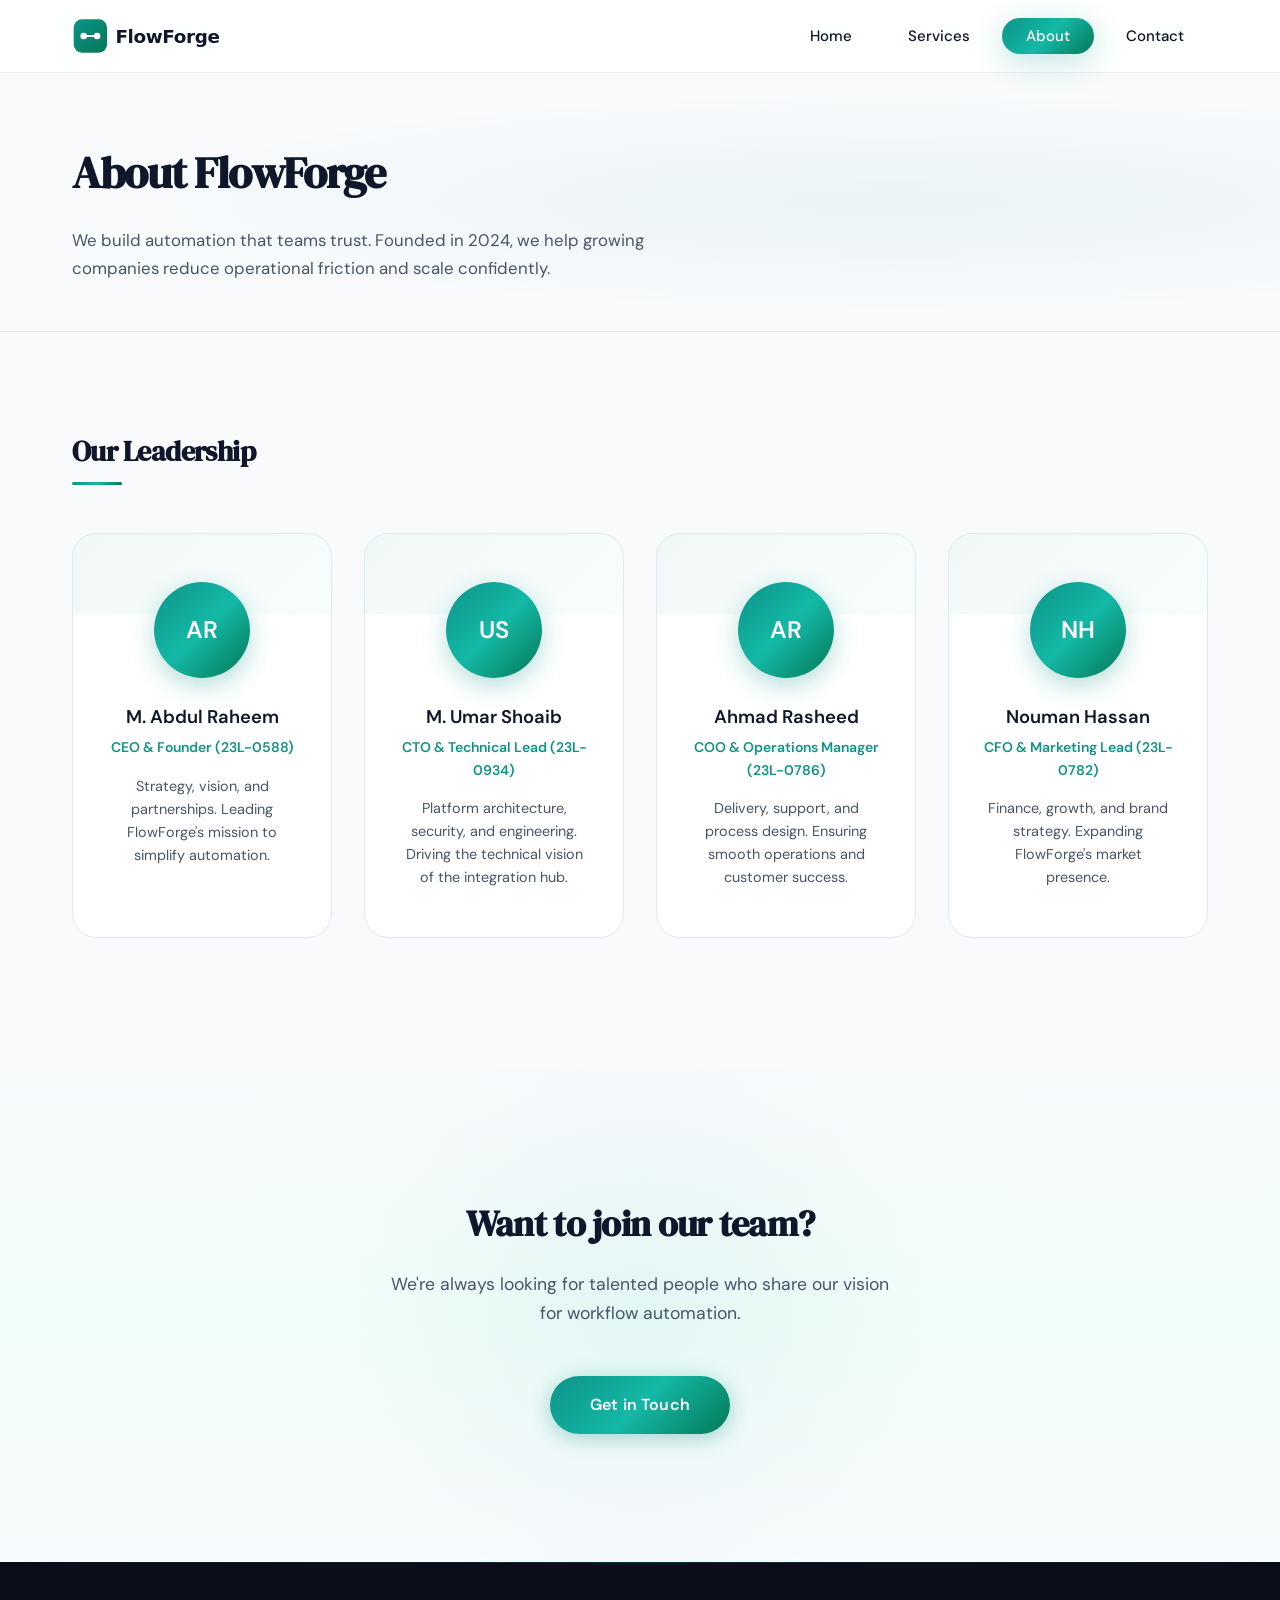
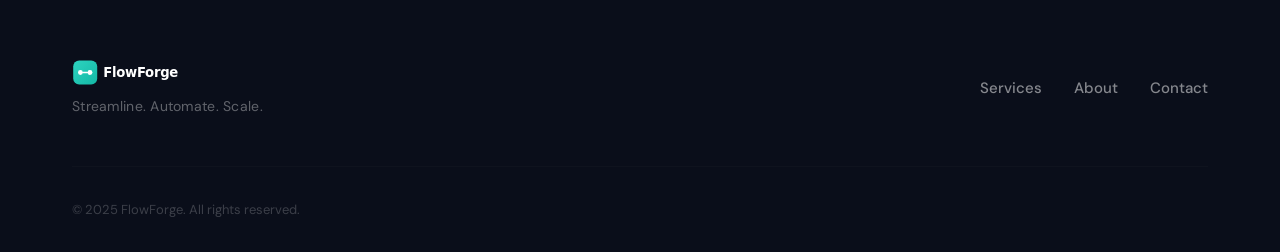
==== commit d65f4da5: "Dark step numbers, square favicon, favicon on all pages" ====
--- a/website/about.html
+++ b/website/about.html
@@ -6,7 +6,7 @@
   <meta name="viewport" content="width=device-width, initial-scale=1.0">
   <meta name="description" content="Meet the FlowForge team - leadership and experts in workflow automation.">
   <title>About Us | FlowForge</title>
-  <link rel="icon" type="image/svg+xml" href="assets/logo.svg">
+  <link rel="icon" type="image/svg+xml" href="assets/favicon.svg">
   <link rel="stylesheet" href="css/styles.css">
   <link rel="preconnect" href="https://fonts.googleapis.com">
   <link rel="preconnect" href="https://fonts.gstatic.com" crossorigin>
@@ -108,4 +108,4 @@
   <script src="js/main.js"></script>
 </body>
 
-</html>+</html>
--- a/website/css/styles.css
+++ b/website/css/styles.css
@@ -299,7 +299,7 @@
   flex: 1;
 }
 
-/* ===== Hero Section (Dark) ===== */
+/* ===== Hero Section (Dark — default) ===== */
 .hero {
   background: var(--gradient-hero);
   position: relative;
@@ -327,6 +327,95 @@
   height: 200px;
   background: linear-gradient(to top, var(--color-bg) 0%, transparent 100%);
   z-index: 2;
+}
+
+/* ===== Hero Section (Light — original style) ===== */
+.hero.hero-light {
+  background: var(--color-bg);
+  min-height: auto;
+  padding: 0;
+}
+
+.hero.hero-light::before {
+  background: radial-gradient(ellipse at 80% 30%, rgba(13, 148, 136, 0.08) 0%, transparent 60%),
+              radial-gradient(ellipse at 20% 70%, rgba(20, 184, 166, 0.06) 0%, transparent 60%);
+  animation: none;
+}
+
+.hero.hero-light::after {
+  display: none;
+}
+
+.hero.hero-light .hero-content h1 {
+  color: var(--color-text);
+}
+
+.hero.hero-light .hero-subtitle {
+  color: var(--color-text-muted);
+}
+
+.hero.hero-light .hero-badge {
+  background: rgba(13, 148, 136, 0.08);
+  border-color: rgba(13, 148, 136, 0.15);
+  color: var(--color-accent-dark);
+}
+
+.hero.hero-light .hero-badge .badge-dot {
+  background: var(--color-accent);
+}
+
+.hero.hero-light .btn-secondary {
+  background: var(--color-surface);
+  color: var(--color-accent);
+  border: 2px solid var(--color-accent);
+  backdrop-filter: none;
+}
+
+.hero.hero-light .btn-secondary:hover {
+  background: rgba(13, 148, 136, 0.06);
+  color: var(--color-accent-dark);
+  border-color: var(--color-accent-dark);
+}
+
+.hero.hero-light .hero-card {
+  background: var(--color-surface);
+  border-color: var(--color-border);
+  box-shadow: var(--shadow-xl);
+}
+
+.hero.hero-light .hero-card:hover {
+  transform: translateY(-8px) rotate(0.5deg);
+  box-shadow: 0 30px 60px rgba(0, 0, 0, 0.1), var(--shadow-glow);
+}
+
+.hero.hero-light .flow-preview {
+  background: linear-gradient(165deg, #f0fdfa 0%, #ecfdf5 35%, #f8fafc 100%);
+}
+
+.hero.hero-light .browser-bar {
+  background: rgba(255, 255, 255, 0.9);
+  border-bottom-color: rgba(13, 148, 136, 0.12);
+}
+
+.hero.hero-light .bar-title {
+  color: var(--color-text-muted);
+}
+
+.hero.hero-light .flow-block {
+  background: white;
+  border-color: var(--color-border);
+  color: var(--color-text);
+  box-shadow: var(--shadow);
+}
+
+.hero.hero-light .hero-card:hover .flow-block {
+  background: white;
+  box-shadow: var(--shadow-lg);
+}
+
+.hero.hero-light .hero-visual::before,
+.hero.hero-light .hero-visual::after {
+  display: none;
 }
 
 .hero-inner {
@@ -567,6 +656,13 @@
   letter-spacing: 0.01em;
   position: relative;
   overflow: hidden;
+  z-index: 0;
+}
+
+.btn span,
+.btn > * {
+  position: relative;
+  z-index: 2;
 }
 
 .btn::before {
@@ -576,6 +672,7 @@
   border-radius: inherit;
   opacity: 0;
   transition: opacity var(--transition);
+  z-index: 1;
 }
 
 .btn:hover {
@@ -602,7 +699,7 @@
 }
 
 .btn-primary::before {
-  background: linear-gradient(135deg, rgba(255,255,255,0.15) 0%, transparent 50%);
+  background: linear-gradient(135deg, rgba(255,255,255,0.12) 0%, transparent 50%);
 }
 
 .btn-primary:hover::before {
@@ -997,8 +1094,9 @@
 
 /* ===== Page Header (Inner pages) ===== */
 .page-header {
-  padding: var(--space-4xl) 0 var(--space-3xl);
-  background: linear-gradient(135deg, var(--color-dark-bg) 0%, #0d1b2a 50%, #111827 100%);
+  padding: var(--space-3xl) 0 var(--space-2xl);
+  background: var(--color-bg);
+  border-bottom: 1px solid var(--color-border);
   position: relative;
   overflow: hidden;
 }
@@ -1007,18 +1105,12 @@
   content: '';
   position: absolute;
   inset: 0;
-  background: var(--gradient-mesh);
-  opacity: 0.5;
+  background: radial-gradient(ellipse at 70% 50%, rgba(13, 148, 136, 0.06) 0%, transparent 60%);
+  pointer-events: none;
 }
 
 .page-header::after {
-  content: '';
-  position: absolute;
-  bottom: 0;
-  left: 0;
-  right: 0;
-  height: 80px;
-  background: linear-gradient(to top, var(--color-bg) 0%, transparent 100%);
+  display: none;
 }
 
 .page-header .container {
@@ -1030,17 +1122,15 @@
   font-family: var(--font-serif);
   font-size: clamp(2rem, 4vw, 2.75rem);
   margin-bottom: var(--space-md);
-  color: white;
+  color: var(--color-text);
   letter-spacing: -0.03em;
-  animation: fadeInUp 0.6s ease-out;
 }
 
 .page-header p {
-  color: rgba(255, 255, 255, 0.6);
-  font-size: 1.1rem;
+  color: var(--color-text-muted);
+  font-size: 1.05rem;
   max-width: 600px;
   line-height: 1.7;
-  animation: fadeInUp 0.6s ease-out 0.1s both;
 }
 
 .page-content {
@@ -1461,3 +1551,227 @@
     display: none;
   }
 }
+
+/* ===== Eyebrow Labels ===== */
+.eyebrow {
+  display: inline-block;
+  font-size: 0.75rem;
+  font-weight: 700;
+  text-transform: uppercase;
+  letter-spacing: 0.14em;
+  color: var(--color-accent);
+  margin-bottom: 10px;
+}
+
+/* ===== Intro — 4 stats ===== */
+.intro-header {
+  max-width: 640px;
+  margin-bottom: var(--space-3xl);
+}
+
+.intro-stats {
+  display: grid;
+  grid-template-columns: repeat(4, 1fr);
+  gap: var(--space-xl);
+  max-width: 100%;
+}
+
+/* ===== How It Works ===== */
+.how-section {
+  padding: var(--space-5xl) 0;
+  background: linear-gradient(180deg, var(--color-surface) 0%, var(--color-bg) 100%);
+}
+
+.how-section h2 {
+  font-family: var(--font-serif);
+  font-size: clamp(1.75rem, 3vw, 2.25rem);
+  margin-bottom: var(--space-3xl);
+  color: var(--color-text);
+  letter-spacing: -0.02em;
+}
+
+.how-grid {
+  display: grid;
+  grid-template-columns: repeat(3, 1fr);
+  gap: var(--space-xl);
+}
+
+.how-step {
+  position: relative;
+  padding: var(--space-2xl);
+  background: var(--color-surface);
+  border-radius: var(--radius-xl);
+  border: 1px solid var(--color-border);
+  transition: transform var(--transition-bounce), box-shadow var(--transition);
+}
+
+.how-step:hover {
+  transform: translateY(-6px);
+  box-shadow: var(--shadow-xl);
+}
+
+.how-num {
+  font-family: var(--font-serif);
+  font-size: 3.5rem;
+  font-weight: 700;
+  color: #0d9488;
+  line-height: 1;
+  margin-bottom: var(--space-md);
+  letter-spacing: -0.04em;
+}
+
+.how-step h3 {
+  font-size: 1.15rem;
+  font-weight: 700;
+  color: var(--color-text);
+  margin-bottom: var(--space-sm);
+}
+
+.how-step p {
+  color: var(--color-text-muted);
+  font-size: 0.9375rem;
+  line-height: 1.7;
+}
+
+/* ===== Pricing Section ===== */
+.pricing-section {
+  padding: var(--space-5xl) 0;
+  background: var(--color-bg);
+}
+
+.pricing-section h2 {
+  font-family: var(--font-serif);
+  font-size: clamp(1.75rem, 3vw, 2.25rem);
+  margin-bottom: var(--space-sm);
+  color: var(--color-text);
+  letter-spacing: -0.02em;
+  text-align: center;
+}
+
+.pricing-grid {
+  display: grid;
+  grid-template-columns: repeat(3, 1fr);
+  gap: var(--space-xl);
+  margin-top: var(--space-3xl);
+  align-items: center;
+}
+
+.pricing-card {
+  background: var(--color-surface);
+  border: 1.5px solid var(--color-border);
+  border-radius: var(--radius-xl);
+  padding: var(--space-2xl);
+  position: relative;
+  transition: transform var(--transition-bounce), box-shadow var(--transition);
+}
+
+.pricing-card:hover {
+  transform: translateY(-6px);
+  box-shadow: var(--shadow-xl);
+}
+
+.pricing-card--featured {
+  border-color: var(--color-accent);
+  transform: scale(1.04);
+  box-shadow: 0 20px 60px rgba(13, 148, 136, 0.15), var(--shadow-xl);
+}
+
+.pricing-card--featured:hover {
+  transform: scale(1.04) translateY(-6px);
+}
+
+.plan-badge {
+  position: absolute;
+  top: -14px;
+  left: 50%;
+  transform: translateX(-50%);
+  background: var(--gradient-accent);
+  color: white;
+  font-size: 0.75rem;
+  font-weight: 700;
+  padding: 4px 14px;
+  border-radius: 100px;
+  white-space: nowrap;
+}
+
+.plan-name {
+  font-size: 1.05rem;
+  font-weight: 700;
+  color: var(--color-text-muted);
+  text-transform: uppercase;
+  letter-spacing: 0.08em;
+  margin-bottom: var(--space-sm);
+}
+
+.plan-price {
+  font-size: 2.75rem;
+  font-weight: 700;
+  color: var(--color-text);
+  margin-bottom: var(--space-xl);
+  letter-spacing: -0.02em;
+}
+
+.plan-price span {
+  font-size: 1rem;
+  color: var(--color-text-muted);
+  font-weight: 500;
+}
+
+.plan-features {
+  list-style: none;
+  margin: 0 0 var(--space-xl);
+  padding: 0;
+}
+
+.plan-features li {
+  padding: 6px 0;
+  font-size: 0.9375rem;
+  color: var(--color-text-muted);
+  border-bottom: 1px solid var(--color-border);
+}
+
+.plan-features li:last-child { border-bottom: none; }
+
+/* ===== Outline button ===== */
+.btn-outline {
+  background: transparent;
+  color: var(--color-accent);
+  border: 2px solid var(--color-accent);
+  width: 100%;
+  justify-content: center;
+}
+
+.btn-outline:hover {
+  background: rgba(13, 148, 136, 0.06);
+  color: var(--color-accent-dark);
+  border-color: var(--color-accent-dark);
+  transform: translateY(-2px);
+}
+
+.pricing-card--featured .btn-primary {
+  width: 100%;
+  justify-content: center;
+}
+
+/* ===== CTA dual actions ===== */
+.cta-actions {
+  display: flex;
+  gap: var(--space-md);
+  justify-content: center;
+  flex-wrap: wrap;
+}
+
+/* ===== Responsive ===== */
+@media (max-width: 900px) {
+  .intro-stats { grid-template-columns: repeat(2, 1fr); }
+  .how-grid    { grid-template-columns: 1fr 1fr; }
+  .pricing-grid { grid-template-columns: 1fr; max-width: 400px; margin-left: auto; margin-right: auto; }
+  .pricing-card--featured { transform: none; }
+  .pricing-card--featured:hover { transform: translateY(-6px); }
+}
+
+@media (max-width: 600px) {
+  .intro-stats { grid-template-columns: 1fr 1fr; }
+  .how-grid    { grid-template-columns: 1fr; }
+}
+
